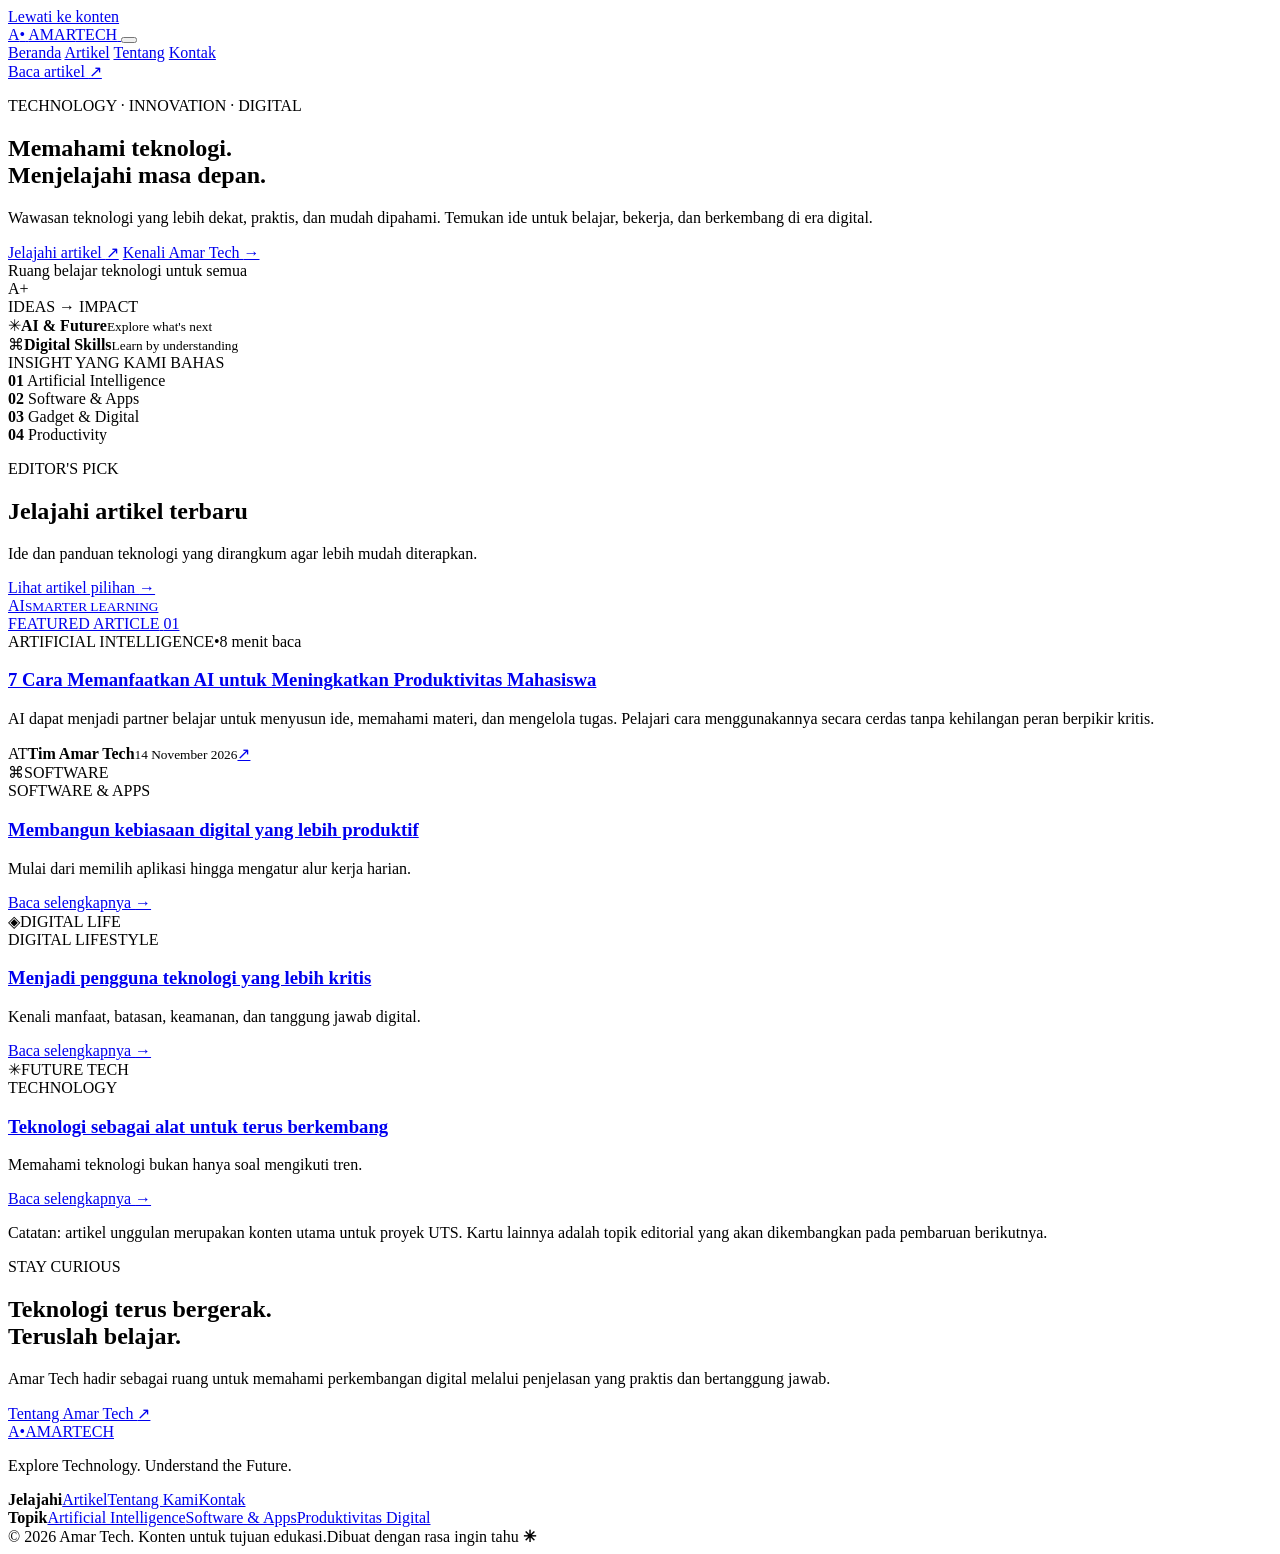
==== index.html @ a61cc968 "Add files via upload" ====
<!doctype html>
<html lang="id">
<head>
  <meta charset="utf-8">
  <meta name="viewport" content="width=device-width, initial-scale=1">
  <title>Amar Tech — Wawasan Teknologi untuk Masa Depan Digital</title>
  <meta name="description" content="Amar Tech menyajikan panduan teknologi, kecerdasan buatan, software, dan inovasi digital untuk membantu belajar dan bekerja lebih produktif.">
  <meta name="robots" content="index,follow">
  <!-- Ganti USERNAME dengan username GitHub setelah repository dibuat. -->
  <link rel="canonical" href="https://USERNAME.github.io/amar-tech/">
  <meta property="og:type" content="website">
  <meta property="og:title" content="Amar Tech — Wawasan Teknologi untuk Masa Depan Digital">
  <meta property="og:description" content="Temukan wawasan teknologi, AI, software, dan inovasi digital bersama Amar Tech.">
  <meta property="og:url" content="https://USERNAME.github.io/amar-tech/">
  <meta name="theme-color" content="#0b1220">
  <link rel="icon" href="assets/favicon.svg" type="image/svg+xml">
  <link rel="stylesheet" href="assets/css/style.css">
  <script defer src="assets/js/main.js"></script>
  <script type="application/ld+json">
  {
    "@context":"https://schema.org",
    "@type":"Organization",
    "name":"Amar Tech",
    "url":"https://USERNAME.github.io/amar-tech/",
    "description":"Media edukasi teknologi digital yang menyajikan artikel, panduan, dan wawasan teknologi."
  }
  </script>
</head>
<body>
  <a class="skip-link" href="#konten">Lewati ke konten</a>
  <header class="site-header">
    <div class="container nav-wrap">
      <a class="brand" href="index.html" aria-label="Amar Tech beranda">
        <span class="brand-mark">A<span>•</span></span>
        <span class="brand-name">AMAR<span>TECH</span></span>
      </a>
      <button class="menu-toggle" aria-label="Buka navigasi" aria-expanded="false" aria-controls="site-nav"><span></span><span></span></button>
      <nav class="site-nav" id="site-nav" aria-label="Navigasi utama">
        <a class="active" href="index.html">Beranda</a>
        <a href="index.html#artikel">Artikel</a>
        <a href="tentang.html">Tentang</a>
        <a href="kontak.html">Kontak</a>
      </nav>
      <a class="nav-cta" href="artikel/ai-produktivitas-mahasiswa.html">Baca artikel <span>↗</span></a>
    </div>
  </header>

  <main id="konten">
    <section class="hero">
      <div class="hero-grid container">
        <div class="hero-copy">
          <p class="eyebrow"><span class="eyebrow-line"></span> TECHNOLOGY · INNOVATION · DIGITAL</p>
          <h1>Memahami teknologi.<br><span>Menjelajahi masa depan.</span></h1>
          <p class="hero-lead">Wawasan teknologi yang lebih dekat, praktis, dan mudah dipahami. Temukan ide untuk belajar, bekerja, dan berkembang di era digital.</p>
          <div class="hero-actions">
            <a class="button button-primary" href="#artikel">Jelajahi artikel <span>↗</span></a>
            <a class="text-link" href="tentang.html">Kenali Amar Tech <span>→</span></a>
          </div>
          <div class="hero-note"><span class="status-dot"></span> Ruang belajar teknologi untuk semua</div>
        </div>
        <div class="hero-art" aria-label="Ilustrasi abstrak teknologi digital">
          <div class="orb orb-one"></div><div class="orb orb-two"></div>
          <div class="circuit circuit-a"></div><div class="circuit circuit-b"></div>
          <div class="art-center">
            <div class="chip-icon">A<span>+</span></div>
            <div class="art-label">IDEAS → IMPACT</div>
          </div>
          <div class="floating-card card-top"><span class="mini-icon">✳</span><span><b>AI & Future</b><small>Explore what's next</small></span></div>
          <div class="floating-card card-bottom"><span class="mini-icon blue">⌘</span><span><b>Digital Skills</b><small>Learn by understanding</small></span></div>
          <div class="art-grid"></div>
        </div>
      </div>
    </section>

    <section class="trust-strip">
      <div class="container trust-inner">
        <span>INSIGHT YANG KAMI BAHAS</span>
        <div><b>01</b> Artificial Intelligence</div>
        <div><b>02</b> Software & Apps</div>
        <div><b>03</b> Gadget & Digital</div>
        <div><b>04</b> Productivity</div>
      </div>
    </section>

    <section class="section container" id="artikel">
      <div class="section-heading">
        <div><p class="eyebrow">EDITOR'S PICK</p><h2>Jelajahi artikel terbaru</h2><p class="section-subtitle">Ide dan panduan teknologi yang dirangkum agar lebih mudah diterapkan.</p></div>
        <a class="text-link desktop-link" href="artikel/ai-produktivitas-mahasiswa.html">Lihat artikel pilihan <span>→</span></a>
      </div>
      <div class="feature-card">
        <a class="feature-visual" href="artikel/ai-produktivitas-mahasiswa.html" aria-label="Baca artikel AI untuk produktivitas mahasiswa">
          <div class="visual-glow"></div><div class="visual-orbit orbit-a"></div><div class="visual-orbit orbit-b"></div>
          <div class="visual-core"><span>AI</span><small>SMARTER LEARNING</small></div>
          <span class="visual-tag">FEATURED ARTICLE</span>
          <span class="visual-number">01</span>
        </a>
        <div class="feature-content">
          <div class="article-meta"><span class="category">ARTIFICIAL INTELLIGENCE</span><span>•</span><span>8 menit baca</span></div>
          <h3><a href="artikel/ai-produktivitas-mahasiswa.html">7 Cara Memanfaatkan AI untuk Meningkatkan Produktivitas Mahasiswa</a></h3>
          <p>AI dapat menjadi partner belajar untuk menyusun ide, memahami materi, dan mengelola tugas. Pelajari cara menggunakannya secara cerdas tanpa kehilangan peran berpikir kritis.</p>
          <div class="author-row"><span class="author-avatar">AT</span><span><b>Tim Amar Tech</b><small>14 November 2026</small></span><a class="round-arrow" href="artikel/ai-produktivitas-mahasiswa.html" aria-label="Baca artikel">↗</a></div>
        </div>
      </div>
      <div class="article-grid">
        <article class="article-card">
          <div class="small-visual visual-software"><span class="visual-symbol">⌘</span><span class="small-label">SOFTWARE</span></div>
          <div class="article-card-body"><span class="category">SOFTWARE & APPS</span><h3><a href="artikel/ai-produktivitas-mahasiswa.html">Membangun kebiasaan digital yang lebih produktif</a></h3><p>Mulai dari memilih aplikasi hingga mengatur alur kerja harian.</p><a class="card-link" href="artikel/ai-produktivitas-mahasiswa.html">Baca selengkapnya <span>→</span></a></div>
        </article>
        <article class="article-card">
          <div class="small-visual visual-gadget"><span class="visual-symbol">◈</span><span class="small-label">DIGITAL LIFE</span></div>
          <div class="article-card-body"><span class="category">DIGITAL LIFESTYLE</span><h3><a href="artikel/ai-produktivitas-mahasiswa.html">Menjadi pengguna teknologi yang lebih kritis</a></h3><p>Kenali manfaat, batasan, keamanan, dan tanggung jawab digital.</p><a class="card-link" href="artikel/ai-produktivitas-mahasiswa.html">Baca selengkapnya <span>→</span></a></div>
        </article>
        <article class="article-card">
          <div class="small-visual visual-future"><span class="visual-symbol">✳</span><span class="small-label">FUTURE TECH</span></div>
          <div class="article-card-body"><span class="category">TECHNOLOGY</span><h3><a href="artikel/ai-produktivitas-mahasiswa.html">Teknologi sebagai alat untuk terus berkembang</a></h3><p>Memahami teknologi bukan hanya soal mengikuti tren.</p><a class="card-link" href="artikel/ai-produktivitas-mahasiswa.html">Baca selengkapnya <span>→</span></a></div>
        </article>
      </div>
      <p class="content-note">Catatan: artikel unggulan merupakan konten utama untuk proyek UTS. Kartu lainnya adalah topik editorial yang akan dikembangkan pada pembaruan berikutnya.</p>
    </section>

    <section class="newsletter-band">
      <div class="container newsletter-inner"><div><p class="eyebrow">STAY CURIOUS</p><h2>Teknologi terus bergerak.<br><span>Teruslah belajar.</span></h2></div><p>Amar Tech hadir sebagai ruang untuk memahami perkembangan digital melalui penjelasan yang praktis dan bertanggung jawab.</p><a class="button button-light" href="tentang.html">Tentang Amar Tech <span>↗</span></a></div>
    </section>
  </main>

  <footer class="site-footer">
    <div class="container footer-main">
      <div><a class="brand brand-footer" href="index.html"><span class="brand-mark">A<span>•</span></span><span class="brand-name">AMAR<span>TECH</span></span></a><p>Explore Technology. Understand the Future.</p></div>
      <div class="footer-links"><b>Jelajahi</b><a href="index.html#artikel">Artikel</a><a href="tentang.html">Tentang Kami</a><a href="kontak.html">Kontak</a></div>
      <div class="footer-links"><b>Topik</b><a href="artikel/ai-produktivitas-mahasiswa.html">Artificial Intelligence</a><a href="artikel/ai-produktivitas-mahasiswa.html">Software & Apps</a><a href="artikel/ai-produktivitas-mahasiswa.html">Produktivitas Digital</a></div>
    </div>
    <div class="container footer-bottom"><span>© 2026 Amar Tech. Konten untuk tujuan edukasi.</span><span>Dibuat dengan rasa ingin tahu <b>✳</b></span></div>
  </footer>
</body>
</html>
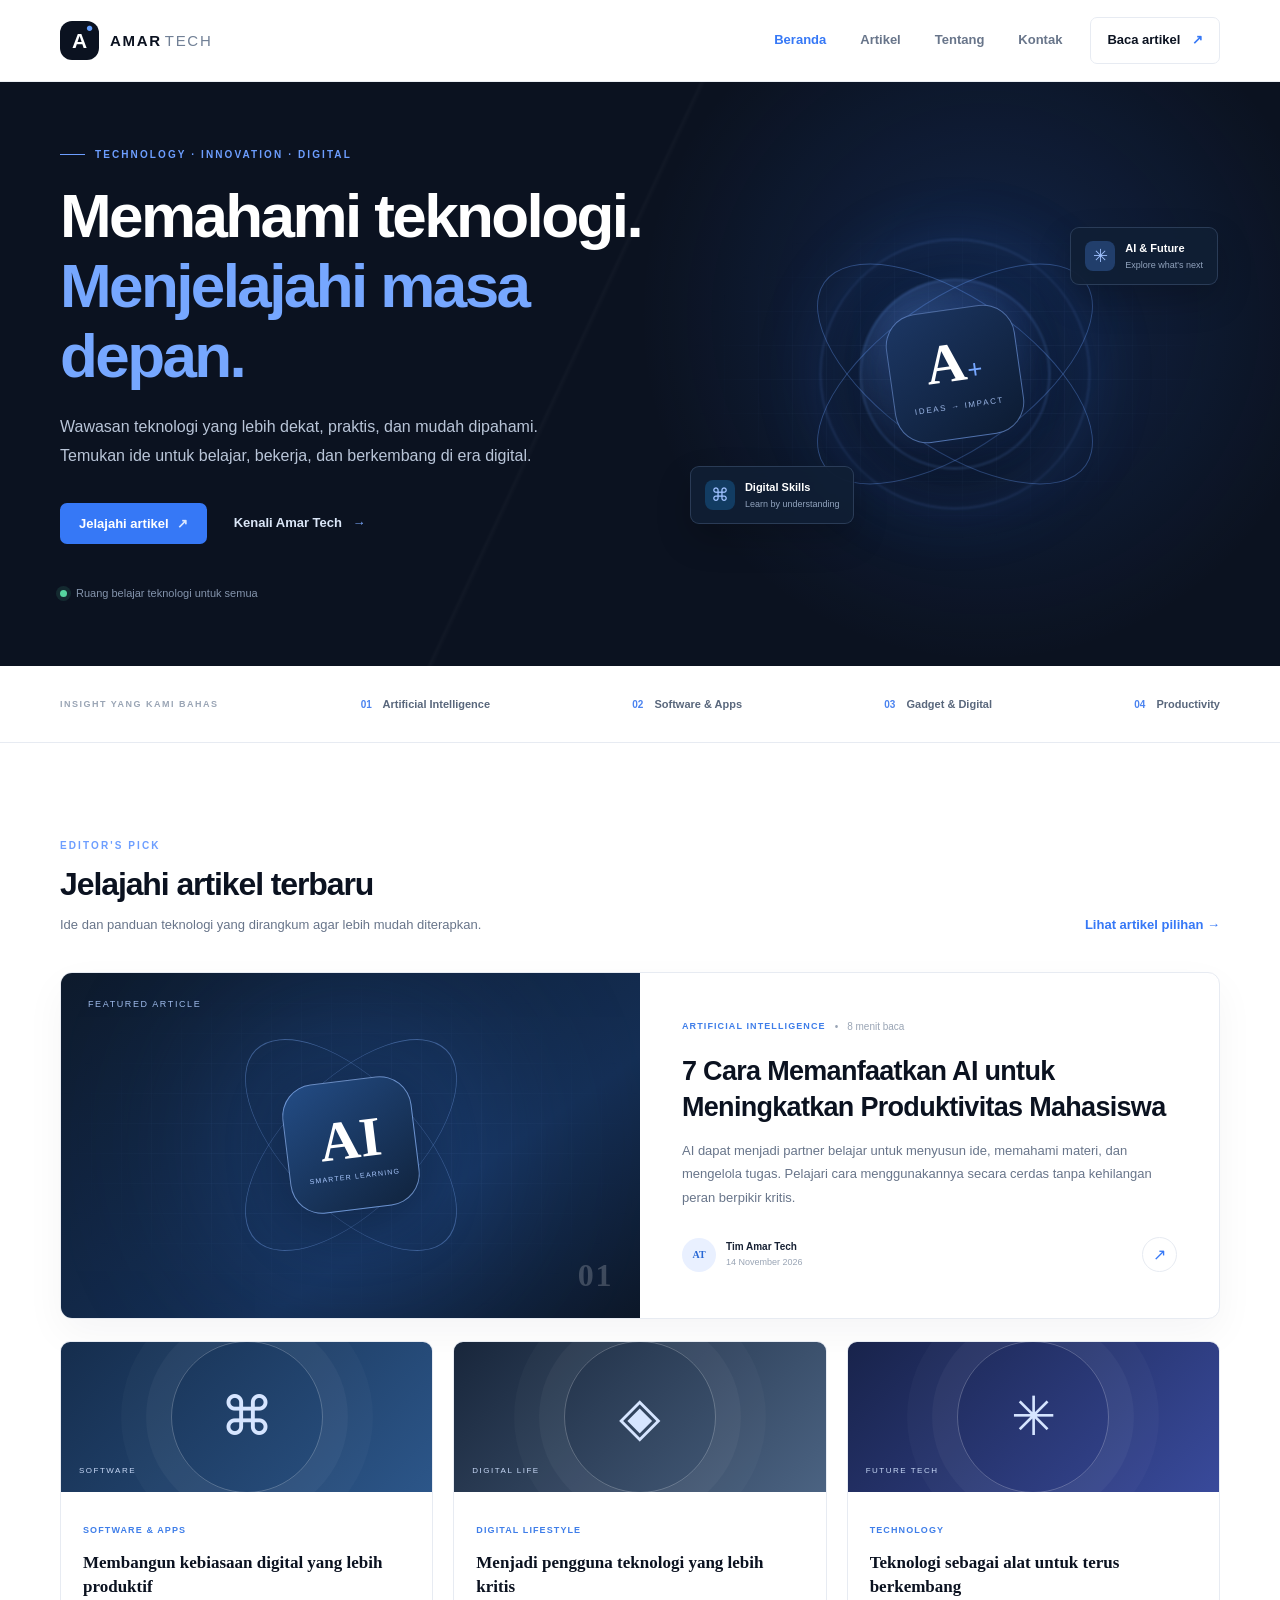
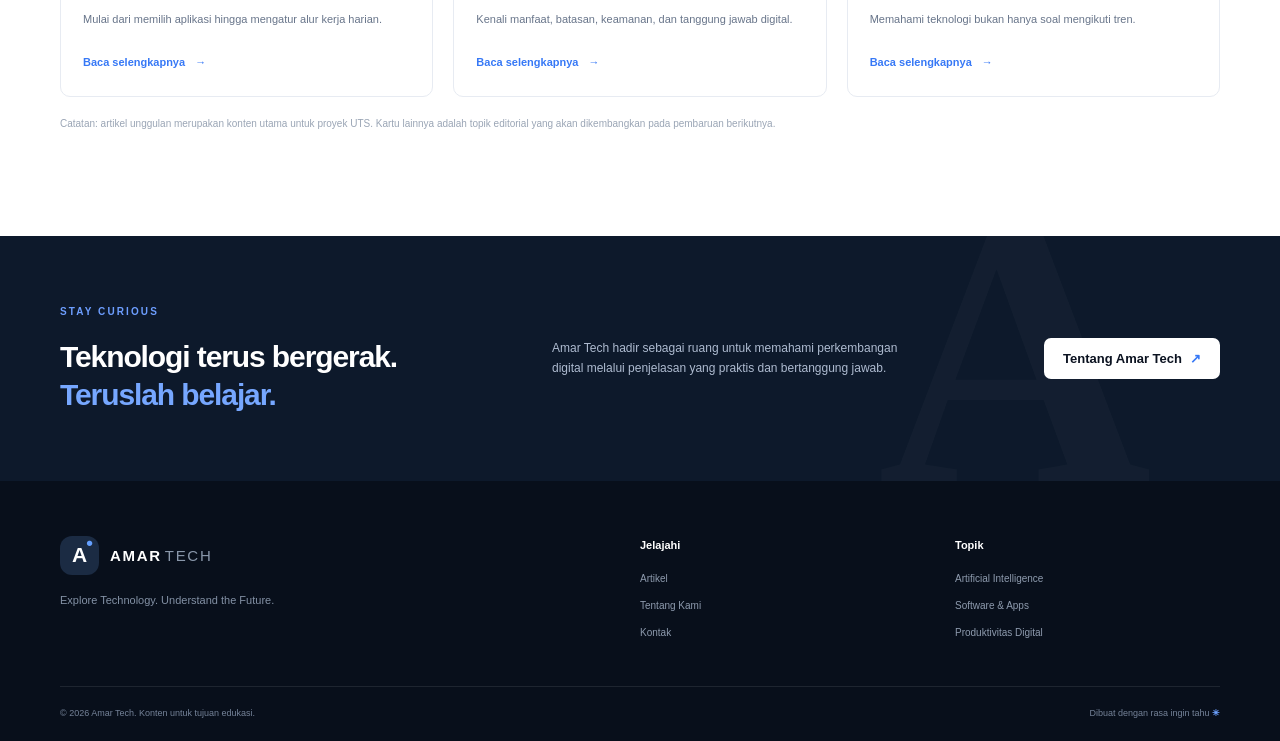
==== commit d013bbfc: "Fix route" ====
--- a/index.html
+++ b/index.html
@@ -6,12 +6,12 @@
   <title>Amar Tech — Wawasan Teknologi untuk Masa Depan Digital</title>
   <meta name="description" content="Amar Tech menyajikan panduan teknologi, kecerdasan buatan, software, dan inovasi digital untuk membantu belajar dan bekerja lebih produktif.">
   <meta name="robots" content="index,follow">
-  <!-- Ganti USERNAME dengan username GitHub setelah repository dibuat. -->
-  <link rel="canonical" href="https://USERNAME.github.io/amar-tech/">
+  <!-- Ganti amarhuda1 dengan username GitHub setelah repository dibuat. -->
+  <link rel="canonical" href="https://amarhuda1.github.io/">
   <meta property="og:type" content="website">
   <meta property="og:title" content="Amar Tech — Wawasan Teknologi untuk Masa Depan Digital">
   <meta property="og:description" content="Temukan wawasan teknologi, AI, software, dan inovasi digital bersama Amar Tech.">
-  <meta property="og:url" content="https://USERNAME.github.io/amar-tech/">
+  <meta property="og:url" content="https://amarhuda1.github.io/">
   <meta name="theme-color" content="#0b1220">
   <link rel="icon" href="assets/favicon.svg" type="image/svg+xml">
   <link rel="stylesheet" href="assets/css/style.css">
@@ -21,7 +21,7 @@
     "@context":"https://schema.org",
     "@type":"Organization",
     "name":"Amar Tech",
-    "url":"https://USERNAME.github.io/amar-tech/",
+    "url":"https://amarhuda1.github.io/",
     "description":"Media edukasi teknologi digital yang menyajikan artikel, panduan, dan wawasan teknologi."
   }
   </script>
--- a/assets/css/style.css
+++ b/assets/css/style.css
@@ -0,0 +1,17 @@
+@import url('https://fonts.googleapis.com/css2?family=DM+Sans:wght@400;500;600;700&family=Manrope:wght@400;500;600;700;800&display=swap');
+:root{--navy:#0b1220;--navy2:#111d31;--blue:#3678f6;--blue2:#6da1ff;--ink:#182235;--muted:#68758a;--line:#e7ebf2;--paper:#fff;--soft:#f5f7fb;--max:1160px}
+*{box-sizing:border-box}html{scroll-behavior:smooth;scroll-padding-top:90px}body{margin:0;background:#fff;color:var(--ink);font-family:"DM Sans",Arial,sans-serif;line-height:1.7}a{color:inherit;text-decoration:none}img{max-width:100%}.container{width:min(var(--max),calc(100% - 48px));margin-inline:auto}.skip-link{position:absolute;left:-9999px;top:10px;background:#fff;padding:10px;z-index:100}.skip-link:focus{left:10px}.site-header{height:82px;background:rgba(255,255,255,.94);border-bottom:1px solid rgba(231,235,242,.8);position:sticky;top:0;z-index:20;backdrop-filter:blur(16px)}.nav-wrap{height:100%;display:flex;align-items:center;justify-content:space-between;gap:28px}.brand{display:inline-flex;align-items:center;gap:11px;flex-shrink:0}.brand-mark{width:39px;height:39px;border-radius:12px;background:var(--navy);display:grid;place-items:center;color:#fff;font:800 21px Manrope,sans-serif;position:relative}.brand-mark span{color:#65a0ff;font-size:19px;position:absolute;right:6px;top:-4px}.brand-name{font:800 15px Manrope,sans-serif;letter-spacing:1.7px;color:var(--navy)}.brand-name span{font-weight:500;color:#718096;margin-left:3px}.site-nav{display:flex;align-items:center;gap:34px;margin-left:auto}.site-nav a{font-size:13px;font-weight:600;color:#68758a;transition:.2s}.site-nav a:hover,.site-nav a.active{color:var(--blue)}.nav-cta{font-size:13px;font-weight:700;color:var(--navy);border:1px solid var(--line);padding:11px 16px;border-radius:7px}.nav-cta span,.button span{margin-left:8px;color:var(--blue)}.menu-toggle{display:none;background:none;border:0;padding:8px}.menu-toggle span{display:block;width:22px;height:2px;background:var(--navy);margin:5px}
+.hero{background:var(--navy);color:#fff;overflow:hidden;position:relative}.hero:before{content:"";position:absolute;inset:0;background:radial-gradient(circle at 77% 40%,rgba(42,103,214,.22),transparent 33%),linear-gradient(115deg,transparent 45%,rgba(255,255,255,.025) 45.2%,transparent 45.5%);pointer-events:none}.hero-grid{min-height:555px;display:grid;grid-template-columns:1.05fr .95fr;align-items:center;gap:44px;padding-block:64px;position:relative}.eyebrow{font-size:10px;font-weight:700;letter-spacing:2.1px;color:#6d9eff;margin:0 0 18px;display:flex;align-items:center;gap:10px}.eyebrow-line{width:25px;height:1px;background:#6d9eff}.hero h1,.simple-hero h1{font:800 clamp(38px,5vw,62px)/1.13 Manrope,sans-serif;letter-spacing:-2.6px;margin:0 0 22px}.hero h1 span,.simple-hero h1 span{color:#76a7ff}.hero-lead{font-size:16px;color:#b9c5d8;max-width:510px;line-height:1.8}.hero-actions{display:flex;align-items:center;gap:27px;margin-top:32px}.button{display:inline-flex;align-items:center;justify-content:center;border:0;border-radius:7px;padding:13px 19px;font:700 13px "DM Sans",sans-serif;cursor:pointer;transition:transform .2s,background .2s}.button:hover{transform:translateY(-2px)}.button-primary{background:var(--blue);color:#fff}.button-primary span{color:#dbe8ff}.text-link{font-size:13px;font-weight:700;color:var(--blue)}.hero .text-link{color:#dbe6f7}.hero .text-link span{margin-left:7px;color:#7caaff}.hero-note{margin-top:40px;font-size:11px;color:#8494ac;display:flex;align-items:center;gap:9px}.status-dot{width:7px;height:7px;border-radius:50%;background:#57d6a0;box-shadow:0 0 0 4px rgba(87,214,160,.12)}
+.hero-art{height:390px;position:relative;display:grid;place-items:center}.art-grid{position:absolute;inset:30px 0;background-image:linear-gradient(rgba(133,170,231,.08) 1px,transparent 1px),linear-gradient(90deg,rgba(133,170,231,.08) 1px,transparent 1px);background-size:34px 34px;mask-image:radial-gradient(ellipse,black,transparent 72%)}.orb{position:absolute;border-radius:50%;filter:blur(1px)}.orb-one{width:270px;height:270px;border:1px solid rgba(107,158,255,.32);box-shadow:0 0 70px rgba(40,103,219,.16),inset 0 0 60px rgba(40,103,219,.1)}.orb-two{width:190px;height:190px;background:radial-gradient(circle at 30% 25%,rgba(105,160,255,.28),rgba(20,50,100,.04) 65%,transparent);border:1px solid rgba(114,166,255,.4)}.art-center{width:130px;height:130px;border-radius:32px;background:linear-gradient(145deg,#1c3764,#0c1b32);border:1px solid rgba(135,178,255,.5);box-shadow:0 22px 70px rgba(0,0,0,.35),0 0 45px rgba(61,126,246,.2);display:flex;flex-direction:column;align-items:center;justify-content:center;z-index:2;transform:rotate(-8deg)}.chip-icon{font:800 56px Manrope;color:#fff;line-height:1}.chip-icon span{color:#76a7ff;font-size:27px}.art-label{font-size:8px;letter-spacing:1.7px;color:#9db8e8;margin-top:10px}.circuit{position:absolute;border:1px solid rgba(108,160,255,.35);border-radius:50%}.circuit-a{width:320px;height:150px;transform:rotate(35deg)}.circuit-b{width:320px;height:150px;transform:rotate(-35deg)}.floating-card{position:absolute;z-index:3;display:flex;align-items:center;gap:10px;background:rgba(17,31,53,.88);border:1px solid rgba(150,180,230,.2);border-radius:9px;padding:11px 14px;box-shadow:0 15px 35px rgba(0,0,0,.2);backdrop-filter:blur(10px)}.floating-card b,.floating-card small{display:block}.floating-card b{font-size:11px}.floating-card small{font-size:9px;color:#91a3bd}.mini-icon{width:30px;height:30px;border-radius:8px;background:#213e6b;color:#9fc1ff;display:grid;place-items:center;font-size:18px}.mini-icon.blue{background:#123c62}.card-top{top:48px;right:2px}.card-bottom{bottom:45px;left:0}
+.trust-strip{border-bottom:1px solid var(--line);background:#fff}.trust-inner{min-height:76px;display:flex;align-items:center;justify-content:space-between;gap:20px}.trust-inner>span{font-size:9px;letter-spacing:1.5px;color:#9aa5b5;font-weight:700}.trust-inner div{font-size:11px;color:#59677c;font-weight:600}.trust-inner b{font-size:10px;color:#4b83ef;margin-right:8px}
+.section{padding-block:94px}.section-heading{display:flex;align-items:end;justify-content:space-between;gap:24px;margin-bottom:35px}.section-heading .eyebrow{margin-bottom:10px}.section-heading h2,.newsletter-inner h2{font:800 32px/1.25 Manrope,sans-serif;letter-spacing:-1.1px;margin:0;color:var(--navy)}.section-subtitle{font-size:13px;color:var(--muted);margin:10px 0 0}.feature-card{display:grid;grid-template-columns:1fr 1fr;border:1px solid var(--line);border-radius:12px;overflow:hidden;background:#fff;box-shadow:0 15px 40px rgba(17,31,53,.045)}.feature-visual{min-height:345px;background:linear-gradient(145deg,#0d1a2c,#142e54 65%,#0c1728);position:relative;overflow:hidden;display:grid;place-items:center}.feature-visual:before{content:"";position:absolute;inset:0;background-image:linear-gradient(rgba(127,169,240,.08) 1px,transparent 1px),linear-gradient(90deg,rgba(127,169,240,.08) 1px,transparent 1px);background-size:30px 30px;mask-image:radial-gradient(ellipse,black,transparent 75%)}.visual-glow{position:absolute;width:250px;height:250px;border-radius:50%;background:#2e6bca;filter:blur(90px);opacity:.35}.visual-orbit{position:absolute;border:1px solid rgba(130,177,255,.38);border-radius:50%;width:270px;height:270px}.orbit-a{transform:rotate(45deg) scaleY(.48)}.orbit-b{transform:rotate(-45deg) scaleY(.48)}.visual-core{width:130px;height:130px;border:1px solid rgba(150,190,255,.65);background:linear-gradient(145deg,#234c85,#10233d);border-radius:32px;display:flex;flex-direction:column;justify-content:center;align-items:center;box-shadow:0 15px 60px rgba(0,0,0,.3);z-index:2;transform:rotate(-7deg)}.visual-core span{font:800 56px Manrope;color:#fff}.visual-core small{font-size:7px;letter-spacing:1.2px;color:#a9c8ff}.visual-tag,.visual-number{position:absolute;color:#9cb9e9;font-size:9px;letter-spacing:1.6px}.visual-tag{top:24px;left:27px}.visual-number{right:27px;bottom:24px;font:700 32px Manrope;color:rgba(255,255,255,.2)}.feature-content{padding:42px;display:flex;flex-direction:column;justify-content:center}.article-meta{display:flex;align-items:center;gap:9px;color:#9aa5b5;font-size:10px}.category{font-size:9px;font-weight:700;letter-spacing:1.1px;color:#3f7ee9}.feature-content h3{font:800 27px/1.35 Manrope,sans-serif;letter-spacing:-.7px;color:var(--navy);margin:18px 0 13px}.feature-content h3 a:hover,.article-card h3 a:hover{color:var(--blue)}.feature-content>p{font-size:13px;color:var(--muted);line-height:1.8;margin:0}.author-row{display:flex;align-items:center;gap:10px;margin-top:28px}.author-avatar{width:34px;height:34px;border-radius:50%;background:#e9f0ff;color:#2868d5;display:grid;place-items:center;font:800 10px Manrope;flex-shrink:0}.author-row b,.author-row small{display:block}.author-row b{font-size:10px}.author-row small{font-size:9px;color:#9aa5b5}.round-arrow{margin-left:auto;width:35px;height:35px;border:1px solid var(--line);border-radius:50%;display:grid;place-items:center;color:var(--blue)}
+.article-grid{display:grid;grid-template-columns:repeat(3,1fr);gap:20px;margin-top:22px}.article-card{border:1px solid var(--line);border-radius:10px;overflow:hidden;transition:.25s;background:#fff}.article-card:hover{transform:translateY(-4px);box-shadow:0 15px 35px rgba(17,31,53,.08)}.small-visual{height:150px;position:relative;display:grid;place-items:center;overflow:hidden}.small-visual:before{content:"";position:absolute;width:150px;height:150px;border:1px solid rgba(255,255,255,.24);border-radius:50%;box-shadow:0 0 0 25px rgba(255,255,255,.035),0 0 0 50px rgba(255,255,255,.025)}.visual-software{background:linear-gradient(135deg,#152d4d,#2c5689)}.visual-gadget{background:linear-gradient(135deg,#18263b,#4b6382)}.visual-future{background:linear-gradient(135deg,#18234b,#394a9b)}.visual-symbol{font:500 54px Manrope;color:#d6e5ff;z-index:1}.small-label{position:absolute;left:18px;bottom:14px;font-size:8px;letter-spacing:1.5px;color:#c7d8f6}.article-card-body{padding:22px}.article-card h3{font:700 17px/1.45 Manrope;margin:10px 0;color:var(--navy)}.article-card p{font-size:11px;color:var(--muted);line-height:1.7;margin:0 0 18px}.card-link{font-size:11px;font-weight:700;color:var(--blue)}.card-link span{margin-left:7px}.content-note{font-size:10px;color:#9aa5b5;margin-top:18px}
+.newsletter-band{background:#0d192b;color:#fff;position:relative;overflow:hidden}.newsletter-band:after{content:"A";position:absolute;right:10%;top:-100px;font:800 380px Manrope;color:rgba(255,255,255,.025)}.newsletter-inner{min-height:245px;display:grid;grid-template-columns:1fr 1fr auto;align-items:center;gap:45px;position:relative;z-index:1}.newsletter-inner h2{color:#fff;font-size:30px}.newsletter-inner h2 span{color:#76a7ff}.newsletter-inner>p{font-size:12px;color:#aebbd0;max-width:350px}.button-light{background:#fff;color:var(--navy);white-space:nowrap}.button-light span{color:var(--blue)}
+.site-footer{background:#080f1b;color:#fff}.footer-main{display:grid;grid-template-columns:2fr 1fr 1fr;gap:50px;padding-block:55px 45px}.brand-footer .brand-mark{background:#1b2b43}.brand-footer .brand-name{color:#fff}.brand-footer .brand-name span{color:#8997aa}.footer-main>div:first-child p{font-size:11px;color:#8391a5;margin-top:16px}.footer-links{display:flex;flex-direction:column;gap:10px}.footer-links b{font-size:11px;color:#fff;margin-bottom:5px}.footer-links a{font-size:10px;color:#8e9bae}.footer-links a:hover{color:#8eb6ff}.footer-bottom{min-height:55px;border-top:1px solid rgba(255,255,255,.09);display:flex;align-items:center;justify-content:space-between;color:#758399;font-size:9px}.footer-bottom b{color:#6da1ff}
+.simple-hero{padding-block:95px 75px;max-width:var(--max)}.simple-hero h1{max-width:850px;color:var(--navy);font-size:clamp(38px,5vw,58px)}.simple-hero>p:last-child{font-size:15px;color:var(--muted);max-width:660px}.about-grid{display:grid;grid-template-columns:.85fr 1.15fr;gap:75px;padding-bottom:100px}.about-panel{min-height:380px;border-radius:14px;background:linear-gradient(145deg,#0b1728,#173b6a);padding:38px;color:#fff;display:flex;flex-direction:column;justify-content:end;position:relative;overflow:hidden}.about-panel:before{content:"";position:absolute;width:250px;height:250px;border:1px solid rgba(126,174,255,.35);border-radius:50%;right:-40px;top:30px;box-shadow:0 0 0 35px rgba(255,255,255,.025),0 0 0 70px rgba(255,255,255,.02)}.about-mark{position:absolute;top:65px;left:45px;font:800 120px Manrope;color:#fff}.about-mark span{color:#6da1ff}.about-panel .eyebrow{margin:0 0 10px}.about-panel h2{font:800 26px/1.35 Manrope;margin:0;z-index:1}.about-panel h2 span{color:#83afff}.about-copy h2{font:800 27px Manrope;color:var(--navy);margin:0 0 16px}.about-copy p{font-size:13px;color:var(--muted);line-height:1.9}.about-copy h3{font:700 16px Manrope;margin:28px 0 10px}.principle-list{list-style:none;padding:0;margin:0}.principle-list li{padding:13px 0;border-bottom:1px solid var(--line)}.principle-list b,.principle-list span{display:block}.principle-list b{font-size:12px}.principle-list span{font-size:11px;color:var(--muted)}
+.contact-grid{display:grid;grid-template-columns:1fr 1fr;gap:65px;padding-bottom:100px}.contact-info h2{font:800 30px/1.3 Manrope;color:var(--navy);margin:0 0 15px}.contact-info>p:not(.eyebrow){font-size:13px;color:var(--muted)}.contact-detail{display:flex;align-items:center;gap:14px;padding:17px 0;border-bottom:1px solid var(--line)}.contact-icon{width:38px;height:38px;border-radius:10px;background:#edf3ff;color:var(--blue);display:grid;place-items:center}.contact-detail b,.contact-detail small{display:block}.contact-detail b{font-size:12px}.contact-detail small{font-size:10px;color:var(--muted)}.feedback-card{padding:30px;border:1px solid var(--line);border-radius:12px;box-shadow:0 15px 40px rgba(17,31,53,.05)}.feedback-card h3{font:800 21px Manrope;margin:0}.feedback-card>p{font-size:11px;color:var(--muted);margin:5px 0 20px}.feedback-card label{display:block;font-size:11px;font-weight:700;margin:13px 0 6px}.feedback-card input,.feedback-card textarea{width:100%;border:1px solid #dfe5ee;border-radius:6px;padding:11px 12px;font:12px "DM Sans";outline:none}.feedback-card input:focus,.feedback-card textarea:focus{border-color:#6da1ff;box-shadow:0 0 0 3px #eaf1ff}.feedback-card textarea{resize:vertical}.feedback-card button{margin-top:17px}.form-status{font-size:10px;color:#28734f;min-height:18px}
+.article-hero{padding-top:40px}.breadcrumbs{display:flex;gap:10px;align-items:center;font-size:10px;color:#9aa5b5;margin-bottom:45px}.breadcrumbs a{color:#60718a}.article-heading{max-width:850px;margin:0 auto;text-align:center}.article-heading h1{font:800 clamp(34px,5vw,54px)/1.2 Manrope;letter-spacing:-1.8px;color:var(--navy);margin:15px 0}.article-deck{font-size:15px;line-height:1.8;color:var(--muted);max-width:720px;margin:0 auto}.article-byline{display:flex;align-items:center;justify-content:center;gap:10px;margin-top:22px;text-align:left}.article-byline b,.article-byline small{display:block}.article-byline b{font-size:10px}.article-byline small{font-size:9px;color:#9aa5b5}.article-cover{height:360px;margin:42px auto 0;max-width:970px;border-radius:13px;background:linear-gradient(130deg,#0b1728,#183b6b 65%,#101d32);position:relative;display:grid;place-items:center;overflow:hidden}.cover-grid{position:absolute;inset:0;background-image:linear-gradient(rgba(127,169,240,.08) 1px,transparent 1px),linear-gradient(90deg,rgba(127,169,240,.08) 1px,transparent 1px);background-size:34px 34px}.cover-orbit{position:absolute;width:340px;height:340px;border:1px solid rgba(130,177,255,.4);border-radius:50%}.cover-orbit-a{transform:scaleY(.45) rotate(45deg)}.cover-orbit-b{transform:scaleY(.45) rotate(-45deg)}.cover-core{width:150px;height:150px;border-radius:34px;background:linear-gradient(145deg,#2b5d9d,#102440);border:1px solid rgba(164,197,255,.6);display:flex;flex-direction:column;align-items:center;justify-content:center;box-shadow:0 20px 70px rgba(0,0,0,.35);transform:rotate(-7deg);z-index:2}.cover-core span{font:800 65px Manrope;color:#fff}.cover-core small{font-size:8px;letter-spacing:1.4px;color:#bdd5ff}.cover-caption{position:absolute;bottom:22px;left:25px;font-size:8px;letter-spacing:1.5px;color:#a8c3ed}
+.article-layout{display:grid;grid-template-columns:235px minmax(0,740px);justify-content:center;gap:65px;padding-block:65px 90px}.article-sidebar{position:relative}.toc-card{position:sticky;top:105px;border:1px solid var(--line);border-radius:9px;padding:20px;display:flex;flex-direction:column;gap:10px}.toc-card b{font:700 12px Manrope;margin-bottom:5px}.toc-card a{font-size:10px;color:#78869a}.toc-card a:hover{color:var(--blue)}.sidebar-note{margin-top:18px;padding:18px;border-radius:9px;background:#f1f5fd}.sidebar-note span{font-size:20px;color:var(--blue)}.sidebar-note b{display:block;font:700 11px Manrope;margin-top:8px}.sidebar-note p{font-size:10px;color:var(--muted);margin-bottom:0}.article-body{min-width:0}.article-body p{font-size:14px;line-height:1.95;color:#526075;margin:0 0 20px}.article-body .article-intro{font-size:16px;color:#29364a}.article-body h2{font:800 24px/1.35 Manrope;color:var(--navy);letter-spacing:-.5px;margin:42px 0 14px;scroll-margin-top:100px}.prompt-box{background:#f4f7fc;border-left:3px solid var(--blue);padding:17px 20px;margin:22px 0;border-radius:0 8px 8px 0}.prompt-label{font-size:8px;letter-spacing:1.5px;font-weight:800;color:var(--blue)}.article-body .prompt-box p{font-size:12px;color:#344258;margin:6px 0 0;font-weight:600}.article-callout{display:flex;gap:15px;background:#edf4ff;padding:23px;border-radius:9px;margin:36px 0}.callout-icon{width:28px;height:28px;border-radius:50%;background:#d5e5ff;color:#1f66d3;display:grid;place-items:center;font-weight:800;flex-shrink:0}.article-callout h2{font-size:18px;margin:0 0 7px}.article-callout p{font-size:12px;margin:0}.source-box{border:1px solid var(--line);border-radius:9px;padding:22px;margin:35px 0}.source-box h3{font:700 15px Manrope;margin:0 0 12px}.source-box p{font-size:11px;margin:0 0 7px}.source-box a{font-size:11px;font-weight:700;color:var(--blue)}.source-box .source-note{margin-top:10px;color:#7d899b}.article-tags{display:flex;align-items:center;gap:8px;flex-wrap:wrap;margin-top:30px}.article-tags span{font-size:10px;color:#8793a5}.article-tags a{font-size:9px;padding:6px 10px;background:#f1f4f9;border-radius:30px;color:#64748b}.author-box{display:flex;gap:13px;border-top:1px solid var(--line);padding-top:25px;margin-top:30px}.author-avatar.large{width:45px;height:45px}.author-box b{font-size:12px}.article-body .author-box p{font-size:10px;margin:3px 0 0}.related-section{padding-bottom:90px}.related-section .section-heading{margin-bottom:20px}.related-card{border:1px solid var(--line);border-radius:10px;padding:22px;display:flex;align-items:center;gap:18px}.related-icon{width:45px;height:45px;border-radius:12px;background:#edf3ff;color:var(--blue);display:grid;place-items:center;font-size:23px}.related-card b{font:700 13px Manrope}.related-card p{font-size:10px;color:var(--muted);margin:3px 0 0}.related-card .button{margin-left:auto}
+@media(max-width:900px){.site-nav{gap:18px}.hero-grid{grid-template-columns:1fr 1fr;gap:20px}.hero h1{font-size:46px}.hero-art{transform:scale(.9)}.trust-inner{flex-wrap:wrap;padding-block:18px}.trust-inner>span{width:100%}.feature-content{padding:30px}.feature-content h3{font-size:23px}.about-grid{gap:40px}.article-layout{grid-template-columns:190px minmax(0,1fr);gap:35px}}
+@media(max-width:700px){.container{width:min(var(--max),calc(100% - 36px))}.site-header{height:70px}.nav-cta{display:none}.menu-toggle{display:block;margin-left:auto}.site-nav{display:none;position:absolute;top:69px;left:0;right:0;background:#fff;padding:18px 24px 22px;border-bottom:1px solid var(--line);box-shadow:0 15px 25px rgba(17,31,53,.08);flex-direction:column;align-items:flex-start;gap:16px}.site-nav.is-open{display:flex}.hero-grid{grid-template-columns:1fr;padding-block:65px 25px}.hero h1{font-size:43px}.hero-lead{font-size:14px}.hero-art{height:300px;transform:scale(.82);margin-top:-5px}.hero-actions{gap:18px;flex-wrap:wrap}.trust-inner{justify-content:flex-start;gap:12px 22px}.trust-inner div{width:calc(50% - 12px)}.section{padding-block:65px}.section-heading{align-items:flex-start;flex-direction:column;margin-bottom:25px}.section-heading h2{font-size:27px}.desktop-link{display:none}.feature-card{grid-template-columns:1fr}.feature-visual{min-height:245px}.feature-content{padding:25px}.feature-content h3{font-size:22px}.article-grid{grid-template-columns:1fr;gap:14px}.small-visual{height:135px}.newsletter-inner{padding-block:45px;grid-template-columns:1fr;gap:15px}.newsletter-inner h2{font-size:27px}.newsletter-inner>p{margin:0}.newsletter-inner .button{justify-self:start}.footer-main{grid-template-columns:1fr 1fr;gap:30px;padding-block:40px}.footer-main>div:first-child{grid-column:1/-1}.footer-bottom{gap:10px;align-items:flex-start;justify-content:center;flex-direction:column;padding-block:14px}.simple-hero{padding-block:65px 45px}.simple-hero h1{font-size:39px;letter-spacing:-1.5px}.simple-hero>p:last-child{font-size:13px}.about-grid,.contact-grid{grid-template-columns:1fr;gap:30px;padding-bottom:65px}.about-panel{min-height:300px}.contact-info h2{font-size:26px}.article-hero{padding-top:25px}.breadcrumbs{margin-bottom:30px;flex-wrap:wrap}.article-heading h1{font-size:34px;letter-spacing:-1px}.article-deck{font-size:13px}.article-cover{height:245px;margin-top:28px}.article-layout{display:block;padding-block:35px 60px}.article-sidebar{display:none}.article-body p{font-size:13px}.article-body .article-intro{font-size:15px}.article-body h2{font-size:21px;margin-top:34px}.article-callout{padding:17px}.related-card{flex-wrap:wrap}.related-card .button{margin-left:0}.related-section{padding-bottom:60px}}
+@media(prefers-reduced-motion:reduce){html{scroll-behavior:auto}*,*:before,*:after{transition:none!important}}
